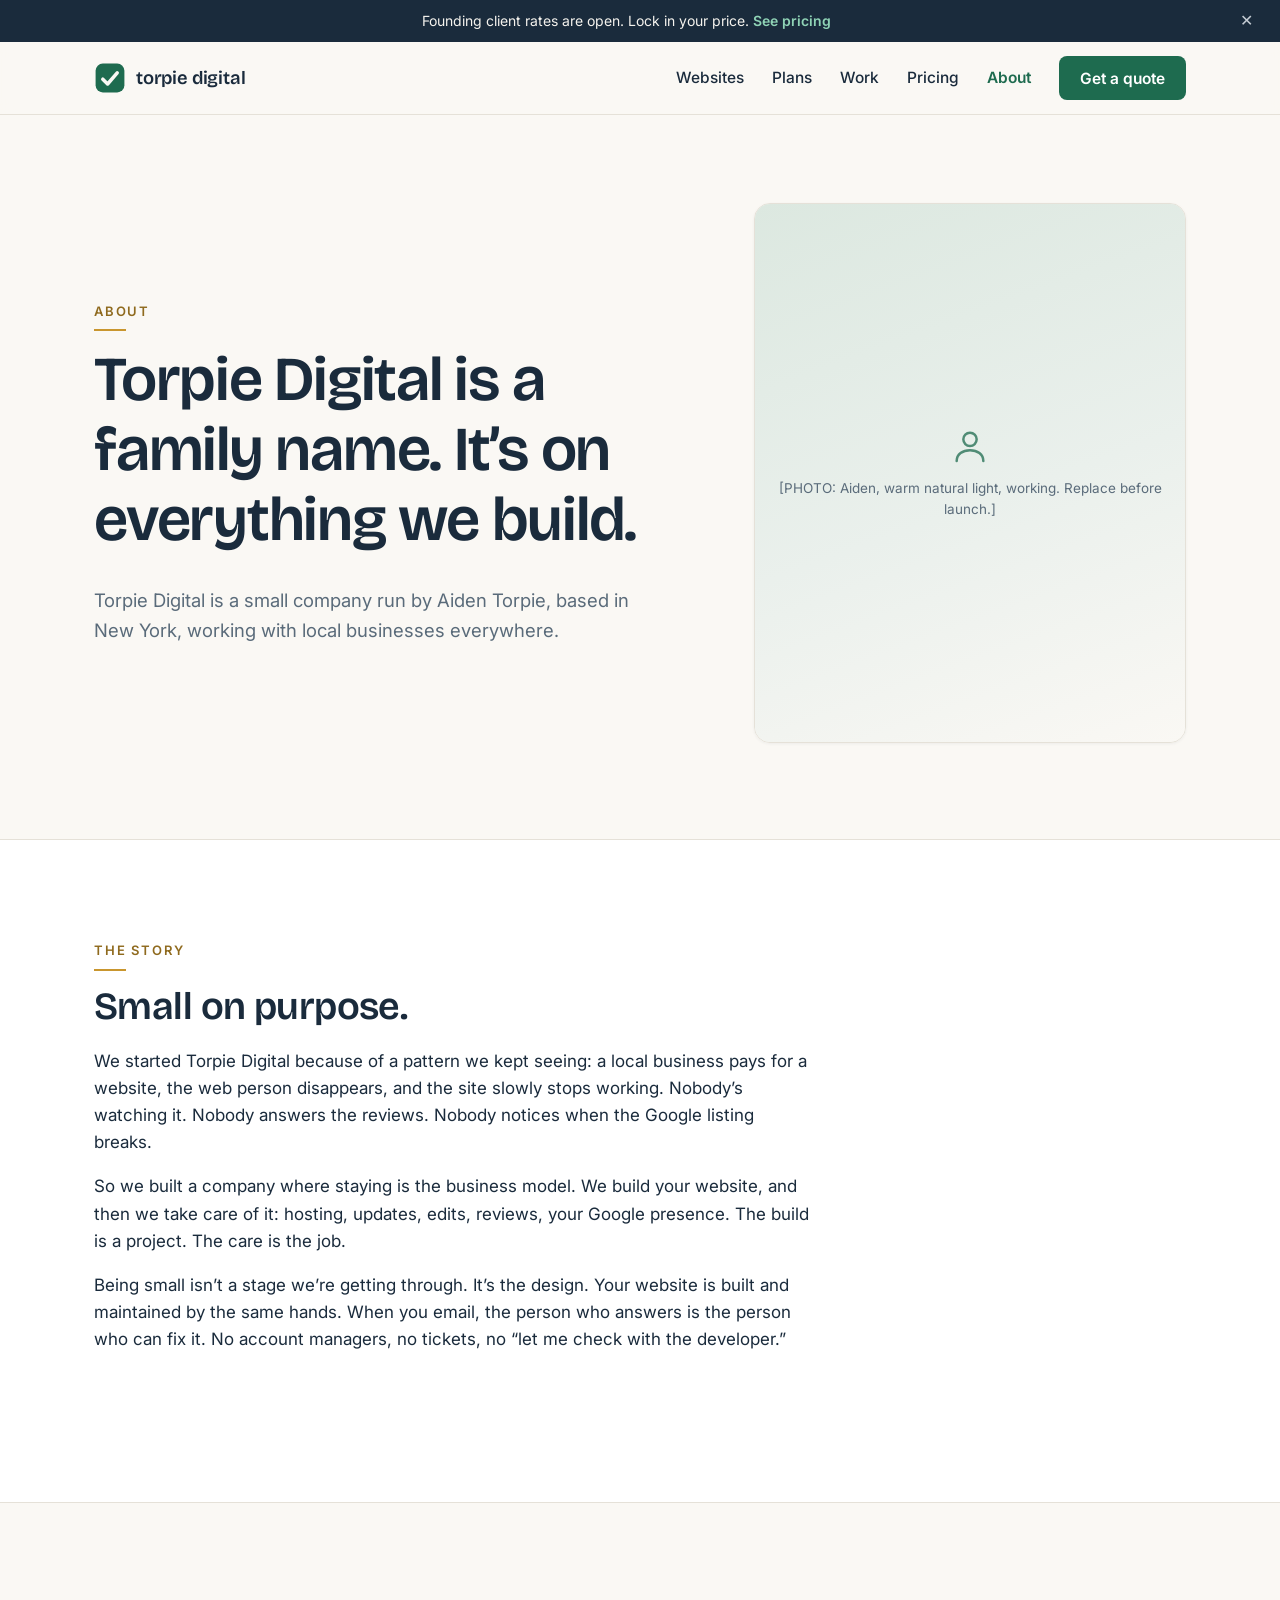
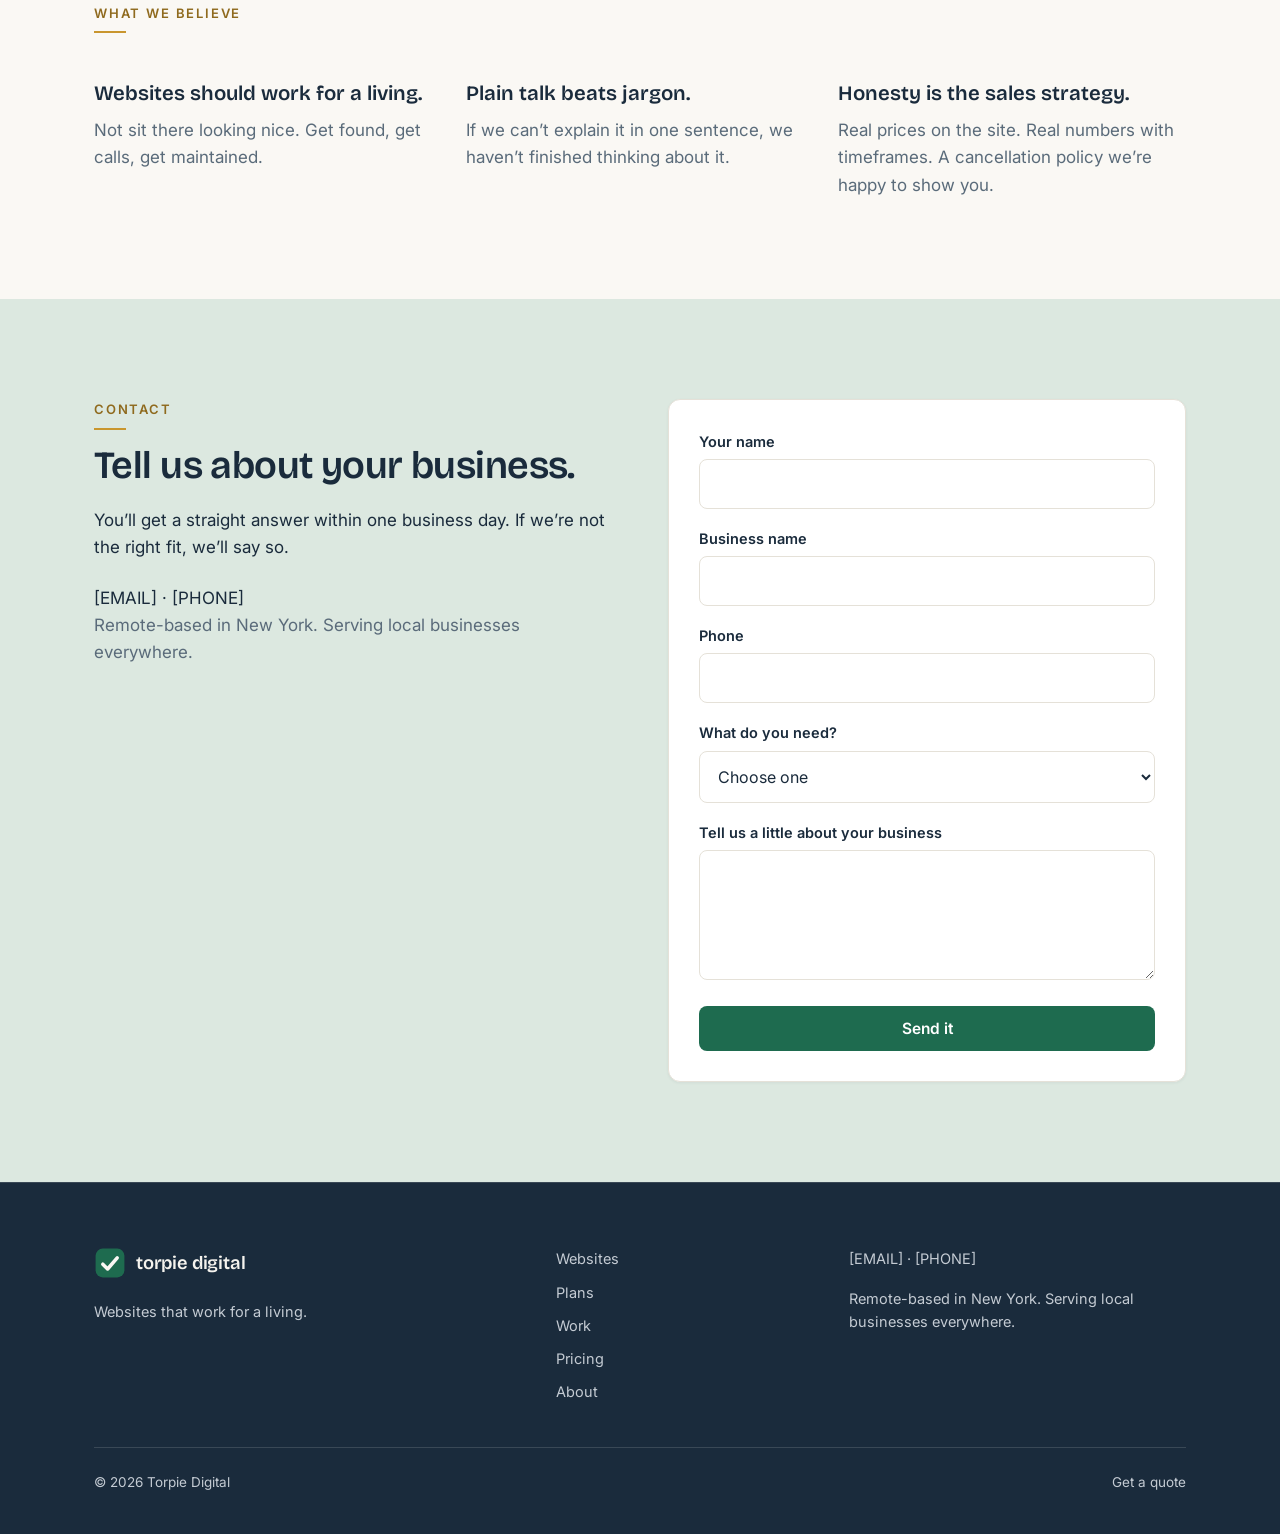
==== about/index.html @ ee6fd266 "Add files via upload" ====
<!DOCTYPE html>
<html lang="en">
<head>
<meta charset="utf-8">
<meta name="viewport" content="width=device-width, initial-scale=1">
<title>About Torpie Digital | Small on Purpose</title>
<meta name="description" content="Torpie Digital is a small company run by Aiden Torpie, based in New York, working with local businesses everywhere. Get a straight answer within one business day.">
<link rel="canonical" href="https://torpiedigital.com/about/">
<meta property="og:type" content="website">
<meta property="og:site_name" content="Torpie Digital">
<meta property="og:title" content="About Torpie Digital | Small on Purpose">
<meta property="og:description" content="Torpie Digital is a small company run by Aiden Torpie, based in New York, working with local businesses everywhere. Get a straight answer within one business day.">
<meta property="og:url" content="https://torpiedigital.com/about/">
<meta name="twitter:card" content="summary">
<meta name="theme-color" content="#1E6B4F">
<link rel="icon" type="image/svg+xml" href="/assets/img/favicon.svg">
<!-- GOOGLE SEARCH CONSOLE: paste the verification meta tag on the next line before launch -->
<!-- <meta name="google-site-verification" content="TOKEN"> -->
<link rel="preconnect" href="https://fonts.googleapis.com">
<link rel="preconnect" href="https://fonts.gstatic.com" crossorigin>
<link rel="stylesheet" href="https://fonts.googleapis.com/css2?family=Bricolage+Grotesque:wght@500;600&family=Inter:wght@400;500;600&display=swap">
<link rel="stylesheet" href="/assets/css/main.css">
<script type="application/ld+json">{"@context": "https://schema.org", "@type": "ProfessionalService", "name": "Torpie Digital", "url": "https://torpiedigital.com", "description": "Torpie Digital builds custom websites for local businesses and takes care of them after launch: hosting, updates, reviews, and Google presence.", "founder": {"@type": "Person", "name": "Aiden Torpie"}, "areaServed": "United States", "address": {"@type": "PostalAddress", "addressRegion": "NY", "addressCountry": "US"}}</script>

</head><body>
<a class="skip-link" href="#main">Skip to main content</a>
<div class="announcement" data-announcement hidden>
  <div class="container announcement__inner">
    <span>Founding client rates are open. Lock in your price. <a href="/pricing/">See pricing</a></span>
    <button class="announcement__close" type="button" data-announcement-close aria-label="Dismiss announcement">&#10005;</button>
  </div>
</div>
<header class="site-header">
  <div class="container site-header__inner">
    <a class="logo" href="/" aria-label="Torpie Digital home">
      <svg class="logo__mark" viewBox="0 0 40 40" aria-hidden="true" focusable="false"><rect x="2" y="2" width="36" height="36" rx="9" fill="#1E6B4F"/><path d="M11 21.5 L17 27.5 L29 13.5" fill="none" stroke="#FAF8F4" stroke-width="4.4" stroke-linecap="round" stroke-linejoin="round"/></svg>
      <span class="logo__wordmark">torpie digital</span>
    </a>
    <button class="nav-toggle" type="button" data-nav-toggle aria-expanded="false" aria-controls="site-nav" aria-label="Menu">
      <svg class="icon-open" viewBox="0 0 24 24" fill="none" stroke="currentColor" stroke-width="2" stroke-linecap="round" aria-hidden="true"><path d="M4 7h16M4 12h16M4 17h16"/></svg>
      <svg class="icon-close" viewBox="0 0 24 24" fill="none" stroke="currentColor" stroke-width="2" stroke-linecap="round" aria-hidden="true"><path d="M6 6l12 12M18 6L6 18"/></svg>
    </button>
    <nav class="site-nav" id="site-nav" data-nav aria-label="Main">
      <a href="/websites/">Websites</a><a href="/plans/">Plans</a><a href="/work/">Work</a><a href="/pricing/">Pricing</a><a href="/about/" aria-current="page">About</a>
      <a class="btn btn-primary" data-track-cta="nav" href="/about/#contact">Get a quote</a>
    </nav>
  </div>
</header>
<main id="main">
<section class="hero" aria-labelledby="hero-heading">
  <div class="container hero__grid">
    <div>
      <span class="eyebrow">About</span>
      <h1 id="hero-heading">Torpie Digital is a family name. It’s on everything we build.</h1>
      <p class="hero__lede">Torpie Digital is a small company run by Aiden
      Torpie, based in New York, working with local businesses everywhere.</p>
    </div>
    <div>
      <figure class="photo-card reveal">
          <div class="placeholder-shot">
            <svg viewBox="0 0 24 24" fill="none" stroke="#1E6B4F" stroke-width="1.5"
              stroke-linecap="round" stroke-linejoin="round" aria-hidden="true">
              <circle cx="12" cy="8" r="4"/><path d="M4 21c0-4 3.6-6.5 8-6.5s8 2.5 8 6.5"/>
            </svg>
            <span>[PHOTO: Aiden, warm natural light, working. Replace before launch.]</span>
          </div>
      </figure>
    </div>
  </div>
</section>

<section class="section section--white" aria-labelledby="story-heading">
  <div class="container">
    <div class="section-head reveal">
      <span class="eyebrow">The story</span>
      <h2 id="story-heading">Small on purpose.</h2>
      <p>We started Torpie Digital because of a pattern we kept seeing: a local
      business pays for a website, the web person disappears, and the site
      slowly stops working. Nobody’s watching it. Nobody answers the
      reviews. Nobody notices when the Google listing breaks.</p>
      <p>So we built a company where staying is the business model. We build
      your website, and then we take care of it: hosting, updates, edits,
      reviews, your Google presence. The build is a project. The care is the
      job.</p>
      <p>Being small isn’t a stage we’re getting through. It’s
      the design. Your website is built and maintained by the same hands. When
      you email, the person who answers is the person who can fix it. No
      account managers, no tickets, no “let me check with the
      developer.”</p>
    </div>
  </div>
</section>

<section class="section" aria-labelledby="believe-heading">
  <div class="container">
    <div class="section-head reveal">
      <span class="eyebrow">What we believe</span>
      <h2 id="believe-heading" class="visually-hidden">What we believe</h2>
    </div>
    <div class="grid grid-3">
      <div class="reveal">
        <h3>Websites should work for a living.</h3>
        <p class="text-muted">Not sit there looking nice. Get found, get calls,
        get maintained.</p>
      </div>
      <div class="reveal">
        <h3>Plain talk beats jargon.</h3>
        <p class="text-muted">If we can’t explain it in one sentence, we
        haven’t finished thinking about it.</p>
      </div>
      <div class="reveal">
        <h3>Honesty is the sales strategy.</h3>
        <p class="text-muted">Real prices on the site. Real numbers with
        timeframes. A cancellation policy we’re happy to show you.</p>
      </div>
    </div>
  </div>
</section>

<section class="section section--sage" id="contact" aria-labelledby="contact-heading">
  <div class="container">
    <div class="grid grid-2 contact-grid">
      <div class="reveal">
        <span class="eyebrow">Contact</span>
        <h2 id="contact-heading">Tell us about your business.</h2>
        <p>You’ll get a straight answer within one business day. If
        we’re not the right fit, we’ll say so.</p>
        <p class="mt-3">[EMAIL] &middot; [PHONE]<br>
        <span class="text-muted">Remote-based in New York. Serving local
        businesses everywhere.</span></p>
      </div>
      <form class="card form reveal" data-contact-form novalidate>
        <div class="form__notice" data-form-notice tabindex="-1" aria-live="polite"></div>
        <div class="field">
          <label for="f-name">Your name</label>
          <input id="f-name" name="name" type="text" autocomplete="name" required>
          <p class="field-error">Enter your name so we know who to reply to.</p>
        </div>
        <div class="field">
          <label for="f-business">Business name</label>
          <input id="f-business" name="business" type="text" autocomplete="organization" required>
          <p class="field-error">Enter your business name.</p>
        </div>
        <div class="field">
          <label for="f-phone">Phone</label>
          <input id="f-phone" name="phone" type="tel" autocomplete="tel" required>
          <p class="field-error">Enter a phone number where we can reach you.</p>
        </div>
        <div class="field">
          <label for="f-need">What do you need?</label>
          <select id="f-need" name="need" required>
            <option value="">Choose one</option>
            <option>A new website</option>
            <option>Care for an existing site</option>
            <option>Not sure yet</option>
          </select>
          <p class="field-error">Choose the option closest to what you need.</p>
        </div>
        <div class="field">
          <label for="f-about">Tell us a little about your business</label>
          <textarea id="f-about" name="about" required></textarea>
          <p class="field-error">Tell us a little about your business, even one
          sentence helps.</p>
        </div>
        <div class="hp-field" aria-hidden="true">
          <label for="f-company-website">Leave this field empty</label>
          <input id="f-company-website" name="company_website" type="text" tabindex="-1" autocomplete="off">
        </div>
        <button class="btn btn-primary" type="submit">Send it</button>
      </form>
    </div>
  </div>
</section>
</main>
<footer class="site-footer">
  <div class="container">
    <div class="footer-grid">
      <div>
        <a class="logo" href="/" aria-label="Torpie Digital home">
          <svg class="logo__mark" viewBox="0 0 40 40" aria-hidden="true" focusable="false"><rect x="2" y="2" width="36" height="36" rx="9" fill="#1E6B4F"/><path d="M11 21.5 L17 27.5 L29 13.5" fill="none" stroke="#FAF8F4" stroke-width="4.4" stroke-linecap="round" stroke-linejoin="round"/></svg>
          <span class="logo__wordmark">torpie digital</span>
        </a>
        <p class="footer-tagline">Websites that work for a living.</p>
      </div>
      <nav class="footer-nav" aria-label="Footer">
        <a href="/websites/">Websites</a>
        <a href="/plans/">Plans</a>
        <a href="/work/">Work</a>
        <a href="/pricing/">Pricing</a>
        <a href="/about/">About</a>
      </nav>
      <div class="flow">
        <p>[EMAIL] &middot; [PHONE]</p>
        <p>Remote-based in New York. Serving local businesses everywhere.</p>
      </div>
    </div>
    <div class="footer-bottom">
      <span>&copy; 2026 Torpie Digital</span>
      <a href="/about/#contact">Get a quote</a>
    </div>
  </div>
</footer>
<div class="sticky-cta" data-sticky-cta>
  <a class="btn btn-primary btn-block" data-track-cta="sticky-mobile" href="/about/#contact">Get a quote</a>
</div>
<script src="/assets/js/main.js" defer></script>
</body>
</html>
---- assets/css/main.css ----
/* ============================================================
   Torpie Digital · "The Workshop" design system
   Source of truth: torpie-brand-guide v1
   ============================================================ */

:root {
  /* Color tokens */
  --paper: #FAF8F4;
  --card: #FFFFFF;
  --ink: #1A2B3C;
  --green: #1E6B4F;
  --green-dark: #175540;
  --brass: #C9962E;
  --brass-dark: #8F6A1E;
  --sage: #DCE8E0;
  --clay: #B85C38;
  --muted: #5A6B7A;
  --line: #E5E1D8;
  --ink-text: #F5F3EE;
  --dark-muted: #C4CBD3;
  --dark-link: #8FD3B6;
  --error: #B3402E;

  /* Shadows */
  --shadow-card: 0 1px 3px rgba(26, 43, 60, 0.06);
  --shadow-float: 0 16px 40px rgba(26, 43, 60, 0.10);

  /* Radii */
  --r-sm: 8px;
  --r-md: 12px;
  --r-lg: 16px;

  /* Type */
  --font-display: "Bricolage Grotesque", system-ui, sans-serif;
  --font-body: "Inter", system-ui, sans-serif;

  /* Layout */
  --container: 1140px;
  --section-y: 100px;
  --section-y-mobile: 64px;

  /* Motion */
  --reveal-duration: 0.55s;
  --reveal-distance: 14px;
}

/* ---------- Reset / base ---------- */
*, *::before, *::after { box-sizing: border-box; }
html { scroll-behavior: smooth; }
@media (prefers-reduced-motion: reduce) {
  html { scroll-behavior: auto; }
}
body {
  margin: 0;
  background: var(--paper);
  color: var(--ink);
  font-family: var(--font-body);
  font-size: 17px;
  line-height: 1.6;
  -webkit-font-smoothing: antialiased;
  text-rendering: optimizeLegibility;
}
img, svg { display: block; max-width: 100%; }
h1, h2, h3, h4 { font-family: var(--font-display); margin: 0 0 0.5em; }
h1 { font-size: clamp(2.5rem, 5.8vw, 3.9rem); font-weight: 600; letter-spacing: -0.02em; line-height: 1.12; }
h2 { font-size: clamp(1.75rem, 3.6vw, 2.4rem); font-weight: 600; letter-spacing: -0.015em; line-height: 1.14; }
h3 { font-size: 1.28rem; font-weight: 600; line-height: 1.25; }
h4 { font-size: 1.06rem; font-weight: 600; }
p { margin: 0 0 1em; max-width: 65ch; }
p:last-child { margin-bottom: 0; }
a { color: var(--green); text-decoration: none; }
a:hover { text-decoration: underline; }
strong { font-weight: 600; }
ul, ol { margin: 0 0 1em; padding-left: 1.2em; }

:focus-visible {
  outline: 3px solid var(--green);
  outline-offset: 2px;
  border-radius: 2px;
}

.skip-link {
  position: absolute;
  left: -9999px;
  top: 0;
  z-index: 200;
  background: var(--ink);
  color: var(--ink-text);
  padding: 12px 20px;
  border-radius: 0 0 var(--r-sm) 0;
}
.skip-link:focus { left: 0; }

.visually-hidden {
  position: absolute !important;
  width: 1px; height: 1px;
  overflow: hidden;
  clip: rect(0 0 0 0);
  white-space: nowrap;
}

/* ---------- Layout primitives ---------- */
.container {
  max-width: var(--container);
  margin-inline: auto;
  padding-inline: 24px;
}
.section { padding-block: var(--section-y); }
.section--white {
  background: var(--card);
  border-top: 1px solid var(--line);
  border-bottom: 1px solid var(--line);
}
.section--sage { background: var(--sage); }
.section--dark { background: var(--ink); color: var(--ink-text); }
.section--dark p { color: var(--ink-text); }
.section--dark .lede, .section--dark .text-muted { color: var(--dark-muted); }
.section--dark a:not(.btn) { color: var(--dark-link); }
.section--quiet { padding-block: 56px; }

@media (max-width: 760px) {
  .section { padding-block: var(--section-y-mobile); }
}

.grid { display: grid; gap: 24px; }
.grid-2 { grid-template-columns: repeat(2, 1fr); }
.grid-3 { grid-template-columns: repeat(3, 1fr); }
.grid-4 { grid-template-columns: repeat(4, 1fr); }
@media (max-width: 980px) {
  .grid-3, .grid-4 { grid-template-columns: repeat(2, 1fr); }
}
@media (max-width: 640px) {
  .grid-2, .grid-3, .grid-4 { grid-template-columns: minmax(0, 1fr); }
}

/* ---------- Eyebrow ---------- */
.eyebrow {
  display: block;
  font-size: 13px;
  font-weight: 600;
  text-transform: uppercase;
  letter-spacing: 0.14em;
  color: var(--brass-dark);
  margin-bottom: 14px;
}
.eyebrow::after {
  content: "";
  display: block;
  width: 32px;
  height: 2px;
  background: var(--brass);
  margin-top: 8px;
}
.eyebrow--center { text-align: center; }
.eyebrow--center::after { margin-inline: auto; }
.section--dark .eyebrow { color: var(--brass); }

.section-head { max-width: 720px; margin-bottom: 48px; }
.section-head--center { margin-inline: auto; text-align: center; }
.section-head--center p { margin-inline: auto; }
.lede { font-size: 1.12rem; color: var(--muted); }

.text-muted { color: var(--muted); }
.small { font-size: 14px; }

/* ---------- Buttons ---------- */
.btn {
  display: inline-flex;
  align-items: center;
  justify-content: center;
  gap: 8px;
  font-family: var(--font-body);
  font-size: 15.5px;
  font-weight: 600;
  line-height: 1;
  border-radius: var(--r-sm);
  padding: 14px 28px;
  min-height: 44px;
  cursor: pointer;
  text-decoration: none;
  transition: background-color 0.18s ease, border-color 0.18s ease, color 0.18s ease;
  border: 1.5px solid transparent;
}
.btn:hover { text-decoration: none; }
.btn-primary { background: var(--green); color: #FFFFFF; }
.btn-primary:hover { background: var(--green-dark); }
/* Higher specificity guard: nav link rules must never recolor button text */
.site-nav a.btn-primary, .section--dark a.btn-primary { color: #FFFFFF; }
.btn-secondary { background: transparent; border-color: var(--ink); color: var(--ink); }
.btn-secondary:hover { border-color: var(--green); color: var(--green); }
.btn-on-dark { background: var(--paper); color: var(--ink); }
.btn-on-dark:hover { background: #FFFFFF; color: var(--ink); }
.section--dark a.btn-on-dark { color: var(--ink); }
.btn-block { width: 100%; }

.arrow-link { font-weight: 600; white-space: nowrap; }

/* ---------- Announcement bar ---------- */
.announcement {
  background: var(--ink);
  color: var(--ink-text);
  font-size: 14px;
  position: relative;
  z-index: 60;
}
.announcement__inner {
  display: flex;
  align-items: center;
  justify-content: center;
  gap: 10px;
  padding-block: 10px;
  padding-right: 52px;
  text-align: center;
}
.announcement a { color: var(--dark-link); font-weight: 600; }
.announcement__close {
  position: absolute;
  right: 12px;
  top: 50%;
  transform: translateY(-50%);
  background: none;
  border: 0;
  color: var(--dark-muted);
  font-size: 16px;
  line-height: 1;
  cursor: pointer;
  padding: 10px;
  min-width: 44px;
  min-height: 44px;
}
.announcement__close:hover { color: var(--ink-text); }
.announcement[hidden] { display: none; }

/* ---------- Header / nav ---------- */
.site-header {
  background: rgba(250, 248, 244, 0.92);
  backdrop-filter: blur(8px);
  border-bottom: 1px solid var(--line);
  position: sticky;
  top: 0;
  z-index: 50;
}
.site-header__inner {
  display: flex;
  align-items: center;
  justify-content: space-between;
  gap: 24px;
  min-height: 72px;
}
.logo {
  display: inline-flex;
  align-items: center;
  gap: 10px;
  color: var(--ink);
  text-decoration: none;
}
.logo:hover { text-decoration: none; }
.logo__mark { width: 32px; height: 32px; flex: none; }
.logo__wordmark {
  font-family: var(--font-display);
  font-weight: 600;
  font-size: 1.15rem;
  letter-spacing: -0.01em;
  text-transform: lowercase;
  white-space: nowrap;
}
.site-nav { display: flex; align-items: center; gap: 28px; }
.site-nav a:not(.btn) {
  color: var(--ink);
  font-size: 15.5px;
  font-weight: 500;
}
.site-nav a:not(.btn):hover { color: var(--green); text-decoration: none; }
.site-nav a[aria-current="page"]:not(.btn) {
  color: var(--green);
  font-weight: 600;
}
.site-nav .btn { padding: 11px 20px; }

.nav-toggle {
  display: none;
  background: none;
  border: 0;
  padding: 10px;
  min-width: 44px;
  min-height: 44px;
  cursor: pointer;
  color: var(--ink);
}
.nav-toggle svg { width: 24px; height: 24px; }
.nav-toggle .icon-close { display: none; }
.nav-toggle[aria-expanded="true"] .icon-open { display: none; }
.nav-toggle[aria-expanded="true"] .icon-close { display: block; }

@media (max-width: 860px) {
  .nav-toggle { display: block; }
  .site-nav {
    display: none;
    position: absolute;
    top: 100%;
    left: 0;
    right: 0;
    flex-direction: column;
    align-items: stretch;
    gap: 0;
    background: var(--paper);
    border-bottom: 1px solid var(--line);
    padding: 8px 24px 20px;
  }
  .site-nav.is-open { display: flex; }
  .site-nav a:not(.btn) { padding: 14px 4px; border-bottom: 1px solid var(--line); }
  .site-nav .btn { margin-top: 16px; }
}

/* ---------- Hero ---------- */
.hero { padding-block: 88px 96px; }
.hero__grid {
  display: grid;
  grid-template-columns: minmax(0, 7fr) minmax(0, 5fr);
  gap: 56px;
  align-items: center;
}
.hero__lede { font-size: 1.16rem; color: var(--muted); max-width: 46ch; }
.hero__actions { display: flex; flex-wrap: wrap; gap: 14px; margin-top: 28px; }
.hero__trust {
  margin-top: 26px;
  font-size: 14.5px;
  color: var(--muted);
}
.hero--simple { padding-block: 88px; }
.hero--simple .section-head { margin-bottom: 0; }
@media (max-width: 980px) {
  .hero__grid { grid-template-columns: minmax(0, 1fr); gap: 44px; }
  .hero { padding-block: 56px 72px; }
  .hero--simple { padding-block: 56px; }
}

/* ---------- Browser frame ---------- */
.browser-frame {
  background: var(--card);
  border: 1px solid var(--line);
  border-radius: var(--r-lg);
  box-shadow: var(--shadow-float);
  overflow: hidden;
}
.browser-frame__bar {
  display: flex;
  align-items: center;
  gap: 12px;
  background: #F1EEE7;
  padding: 10px 14px;
  border-bottom: 1px solid var(--line);
}
.browser-frame__dots { display: flex; gap: 6px; flex: none; }
.browser-frame__dots span {
  width: 10px; height: 10px;
  border-radius: 50%;
  background: #D8D2C4;
}
.browser-frame__url {
  flex: 1;
  min-width: 0;
  background: #FFFFFF;
  border: 1px solid var(--line);
  border-radius: 999px;
  font-size: 12.5px;
  color: var(--muted);
  padding: 4px 14px;
  white-space: nowrap;
  overflow: hidden;
  text-overflow: ellipsis;
}
.browser-frame__body { aspect-ratio: 16 / 10.5; position: relative; }
.browser-frame__body img { width: 100%; height: 100%; object-fit: cover; }

.placeholder-shot {
  position: absolute;
  inset: 0;
  display: flex;
  flex-direction: column;
  align-items: center;
  justify-content: center;
  gap: 12px;
  background:
    linear-gradient(160deg, var(--sage) 0%, #EAF0EC 55%, var(--paper) 100%);
  color: var(--muted);
  font-size: 13.5px;
  text-align: center;
  padding: 20px;
}
.placeholder-shot svg { width: 40px; height: 40px; opacity: 0.75; }

/* ---------- Cards ---------- */
.card {
  background: var(--card);
  border: 1px solid var(--line);
  border-radius: var(--r-md);
  box-shadow: var(--shadow-card);
  padding: 30px;
}
.card--featured {
  border-top: 3px solid var(--green);
  position: relative;
}
.card__flag {
  position: absolute;
  top: 0;
  left: 30px;
  transform: translateY(-50%);
  background: var(--brass);
  color: #3A2C0B;
  font-size: 13px;
  font-weight: 600;
  border-radius: 999px;
  padding: 4px 14px;
  white-space: nowrap;
}
.price-line {
  display: flex;
  align-items: baseline;
  justify-content: space-between;
  gap: 12px;
  flex-wrap: wrap;
  margin-bottom: 4px;
}
.price {
  font-family: var(--font-display);
  font-weight: 600;
  font-size: 1.5rem;
  color: var(--green);
  white-space: nowrap;
}
.price small { font-size: 0.95rem; color: var(--muted); font-weight: 500; font-family: var(--font-body); }
.card .lede { font-size: 1rem; }

/* ---------- Tags ---------- */
.tag {
  display: inline-block;
  background: var(--sage);
  color: var(--ink);
  font-size: 13px;
  font-weight: 600;
  border-radius: 999px;
  padding: 4px 14px;
}

/* ---------- Check list ---------- */
.check-list { list-style: none; margin: 0; padding: 0; display: grid; gap: 12px; }
.check-list li {
  display: flex;
  gap: 12px;
  align-items: flex-start;
  font-size: 14.5px;
  line-height: 1.5;
}
.check-list .chip {
  flex: none;
  width: 16px; height: 16px;
  margin-top: 3px;
  background: var(--sage);
  border-radius: 5px;
  display: inline-flex;
  align-items: center;
  justify-content: center;
}
.check-list .chip svg { width: 11px; height: 11px; stroke: var(--green); }
.check-list--inline {
  display: flex;
  flex-wrap: wrap;
  gap: 14px 28px;
}

/* ---------- Stats ---------- */
.stat { border-left: 2px solid var(--brass); padding-left: 20px; }
.stat__number {
  font-family: var(--font-display);
  font-weight: 600;
  font-size: clamp(1.9rem, 3.2vw, 2.5rem);
  line-height: 1.1;
  letter-spacing: -0.015em;
}
.stat__label { font-size: 14.5px; color: var(--muted); margin-top: 8px; }
.stat__source { font-size: 13px; color: var(--muted); margin-top: 6px; font-style: normal; }

/* ---------- Process (ghost numerals) ---------- */
.step-card { position: relative; overflow: hidden; }
.step-card__num {
  position: absolute;
  top: -18px;
  right: 6px;
  font-family: var(--font-display);
  font-weight: 600;
  font-size: 6rem;
  line-height: 1;
  color: rgba(26, 43, 60, 0.05);
  user-select: none;
  pointer-events: none;
}
.step-card h3 { position: relative; }
.step-card p { position: relative; font-size: 15px; color: var(--muted); }

/* ---------- FAQ ---------- */
.faq { max-width: 760px; margin-inline: auto; }
.faq details { border-bottom: 1px solid var(--line); }
.faq summary {
  display: flex;
  align-items: center;
  justify-content: space-between;
  gap: 20px;
  cursor: pointer;
  list-style: none;
  font-family: var(--font-display);
  font-weight: 600;
  font-size: 1.08rem;
  padding: 20px 4px;
  min-height: 44px;
}
.faq summary::-webkit-details-marker { display: none; }
.faq summary::after {
  content: "+";
  flex: none;
  color: var(--green);
  font-family: var(--font-body);
  font-weight: 500;
  font-size: 1.5rem;
  line-height: 1;
  transition: transform 0.2s ease;
}
.faq details[open] summary::after { transform: rotate(45deg); }
.faq .faq__answer { padding: 0 4px 22px; color: var(--muted); font-size: 15.5px; }

/* ---------- Forms ---------- */
.form { display: grid; gap: 18px; }
.form label {
  display: block;
  font-size: 14.5px;
  font-weight: 600;
  margin-bottom: 6px;
}
.form input, .form select, .form textarea {
  width: 100%;
  background: #FFFFFF;
  border: 1px solid var(--line);
  border-radius: var(--r-sm);
  padding: 14px;
  font-family: var(--font-body);
  font-size: 16px;
  color: var(--ink);
}
.form input:focus, .form select:focus, .form textarea:focus {
  outline: none;
  border-color: var(--green);
  box-shadow: 0 0 0 3px rgba(30, 107, 79, 0.16);
}
.form textarea { min-height: 130px; resize: vertical; }
.field-error {
  display: none;
  color: var(--error);
  font-size: 13.5px;
  margin-top: 6px;
}
.field.is-invalid input,
.field.is-invalid select,
.field.is-invalid textarea { border-color: var(--error); }
.field.is-invalid .field-error { display: block; }
.form__notice {
  display: none;
  border: 1px solid var(--line);
  border-left: 3px solid var(--green);
  background: var(--sage);
  border-radius: var(--r-sm);
  padding: 16px 18px;
  font-size: 15px;
}
.form__notice.is-visible { display: block; }
.form__notice--error { border-left-color: var(--error); background: #FBF0EE; }
.hp-field { position: absolute; left: -9999px; opacity: 0; height: 0; overflow: hidden; }

/* ---------- Timeline strip ---------- */
.timeline {
  display: grid;
  grid-template-columns: repeat(5, 1fr);
  gap: 0;
  counter-reset: none;
}
.timeline__item {
  padding: 20px 18px 20px 0;
  border-top: 2px solid var(--line);
  position: relative;
  font-size: 14.5px;
}
.timeline__item::before {
  content: "";
  position: absolute;
  top: -6px;
  left: 0;
  width: 10px; height: 10px;
  border-radius: 50%;
  background: var(--green);
}
.timeline__week {
  display: block;
  font-family: var(--font-display);
  font-weight: 600;
  font-size: 0.95rem;
  margin-bottom: 6px;
}
.timeline__item p { font-size: 14.5px; color: var(--muted); }
@media (max-width: 860px) {
  .timeline { grid-template-columns: minmax(0, 1fr); }
  .timeline__item {
    border-top: 0;
    border-left: 2px solid var(--line);
    padding: 0 0 22px 20px;
  }
  .timeline__item::before { top: 2px; left: -6px; }
}

/* ---------- Case studies ---------- */
.case {
  display: grid;
  grid-template-columns: minmax(0, 6fr) minmax(0, 6fr);
  gap: 56px;
  align-items: center;
}
.case + .case { margin-top: 88px; }
.case--flip .case__media { order: -1; }
.case__tag { margin-bottom: 18px; display: flex; flex-wrap: wrap; gap: 10px; align-items: center; }
.case__source { font-size: 13px; color: var(--muted); }
.case__results { margin-top: 22px; }
@media (max-width: 980px) {
  .case { grid-template-columns: minmax(0, 1fr); gap: 36px; }
  .case--flip .case__media { order: 0; }
  .case + .case { margin-top: 72px; }
}

/* ---------- Pricing toggle ---------- */
.toggle {
  display: inline-flex;
  background: var(--card);
  border: 1px solid var(--line);
  border-radius: 999px;
  padding: 4px;
  gap: 4px;
}
.toggle button {
  border: 0;
  background: none;
  font-family: var(--font-body);
  font-size: 14.5px;
  font-weight: 600;
  color: var(--muted);
  border-radius: 999px;
  padding: 10px 20px;
  min-height: 44px;
  cursor: pointer;
}
.toggle button[aria-pressed="true"] {
  background: var(--green);
  color: #FFFFFF;
}
[data-billing] .annual-price { display: none; }
[data-billing="annual"] .annual-price { display: inline; }
[data-billing="annual"] .monthly-price { display: none; }

/* ---------- Clay founding-rates block (max one per page) ---------- */
.founding-block {
  border: 1px solid var(--line);
  border-left: 4px solid var(--clay);
  background: var(--card);
  border-radius: var(--r-md);
  padding: 34px;
  box-shadow: var(--shadow-card);
}

/* ---------- Footer ---------- */
.site-footer {
  border-top: 1px solid rgba(245, 243, 238, 0.14);
  background: var(--ink);
  color: var(--dark-muted);
  padding-block: 64px 40px;
  font-size: 14.5px;
}
.site-footer a { color: var(--dark-muted); }
.site-footer a:hover { color: var(--ink-text); }
.site-footer .logo { color: var(--ink-text); }
.footer-grid {
  display: grid;
  grid-template-columns: minmax(0, 5fr) minmax(0, 3fr) minmax(0, 4fr);
  gap: 40px;
  margin-bottom: 44px;
}
.footer-nav { display: grid; gap: 10px; }
.footer-tagline { color: var(--dark-muted); margin-top: 14px; }
.footer-bottom {
  border-top: 1px solid rgba(245, 243, 238, 0.14);
  padding-top: 24px;
  display: flex;
  justify-content: space-between;
  flex-wrap: wrap;
  gap: 12px;
  font-size: 13.5px;
}
@media (max-width: 860px) {
  .footer-grid { grid-template-columns: minmax(0, 1fr); gap: 32px; }
}

/* ---------- Sticky mobile CTA ---------- */
.sticky-cta {
  display: none;
  position: fixed;
  left: 0; right: 0; bottom: 0;
  z-index: 70;
  padding: 12px 16px calc(12px + env(safe-area-inset-bottom));
  background: rgba(250, 248, 244, 0.85);
  backdrop-filter: blur(10px);
  border-top: 1px solid var(--line);
  transform: translateY(110%);
  transition: transform 0.3s ease;
}
.sticky-cta.is-visible { transform: translateY(0); }
@media (max-width: 760px) {
  .sticky-cta { display: block; }
  body.has-sticky-cta { padding-bottom: 76px; }
}
@media (prefers-reduced-motion: reduce) {
  .sticky-cta { transition: none; }
}

/* ---------- Scroll reveal (single sanctioned effect) ---------- */
@media (prefers-reduced-motion: no-preference) {
  .reveal {
    opacity: 0;
    transform: translateY(var(--reveal-distance));
    transition: opacity var(--reveal-duration) ease, transform var(--reveal-duration) ease;
  }
  .reveal.is-visible { opacity: 1; transform: none; }
}

/* ---------- Utilities ---------- */
.mt-0 { margin-top: 0; }
.mt-2 { margin-top: 16px; }
.mt-3 { margin-top: 24px; }
.mt-4 { margin-top: 32px; }
.mt-6 { margin-top: 48px; }
.center { text-align: center; }
.center p { margin-inline: auto; }
.flow > * + * { margin-top: 16px; }
.divider-band {
  border-top: 1px solid var(--line);
  border-bottom: 1px solid var(--line);
  background: var(--card);
  padding-block: 40px;
}

/* ---------- Added during refinement pass ---------- */
.h-md { font-size: 1.6rem; }
.h-sm { font-size: 1.5rem; }
.stack-40 > * + * { margin-top: 40px; }
.card-cols {
  display: grid;
  grid-template-columns: minmax(0, 5fr) minmax(0, 7fr);
  gap: 20px 48px;
}
.card-cols__aside { align-self: start; }
@media (max-width: 860px) {
  .card-cols { grid-template-columns: minmax(0, 1fr); }
}
.photo-card {
  border-radius: var(--r-lg);
  border: 1px solid var(--line);
  box-shadow: var(--shadow-card);
  overflow: hidden;
  aspect-ratio: 4 / 5;
  position: relative;
  margin: 0;
}
.contact-grid { align-items: start; gap: 56px; }

.mb-0 { margin-bottom: 0; }
.card + .card, .stack-40 .card + .card { }

.card-cols h4 { margin-top: 0; }
.plan-gap { margin-top: 44px; }
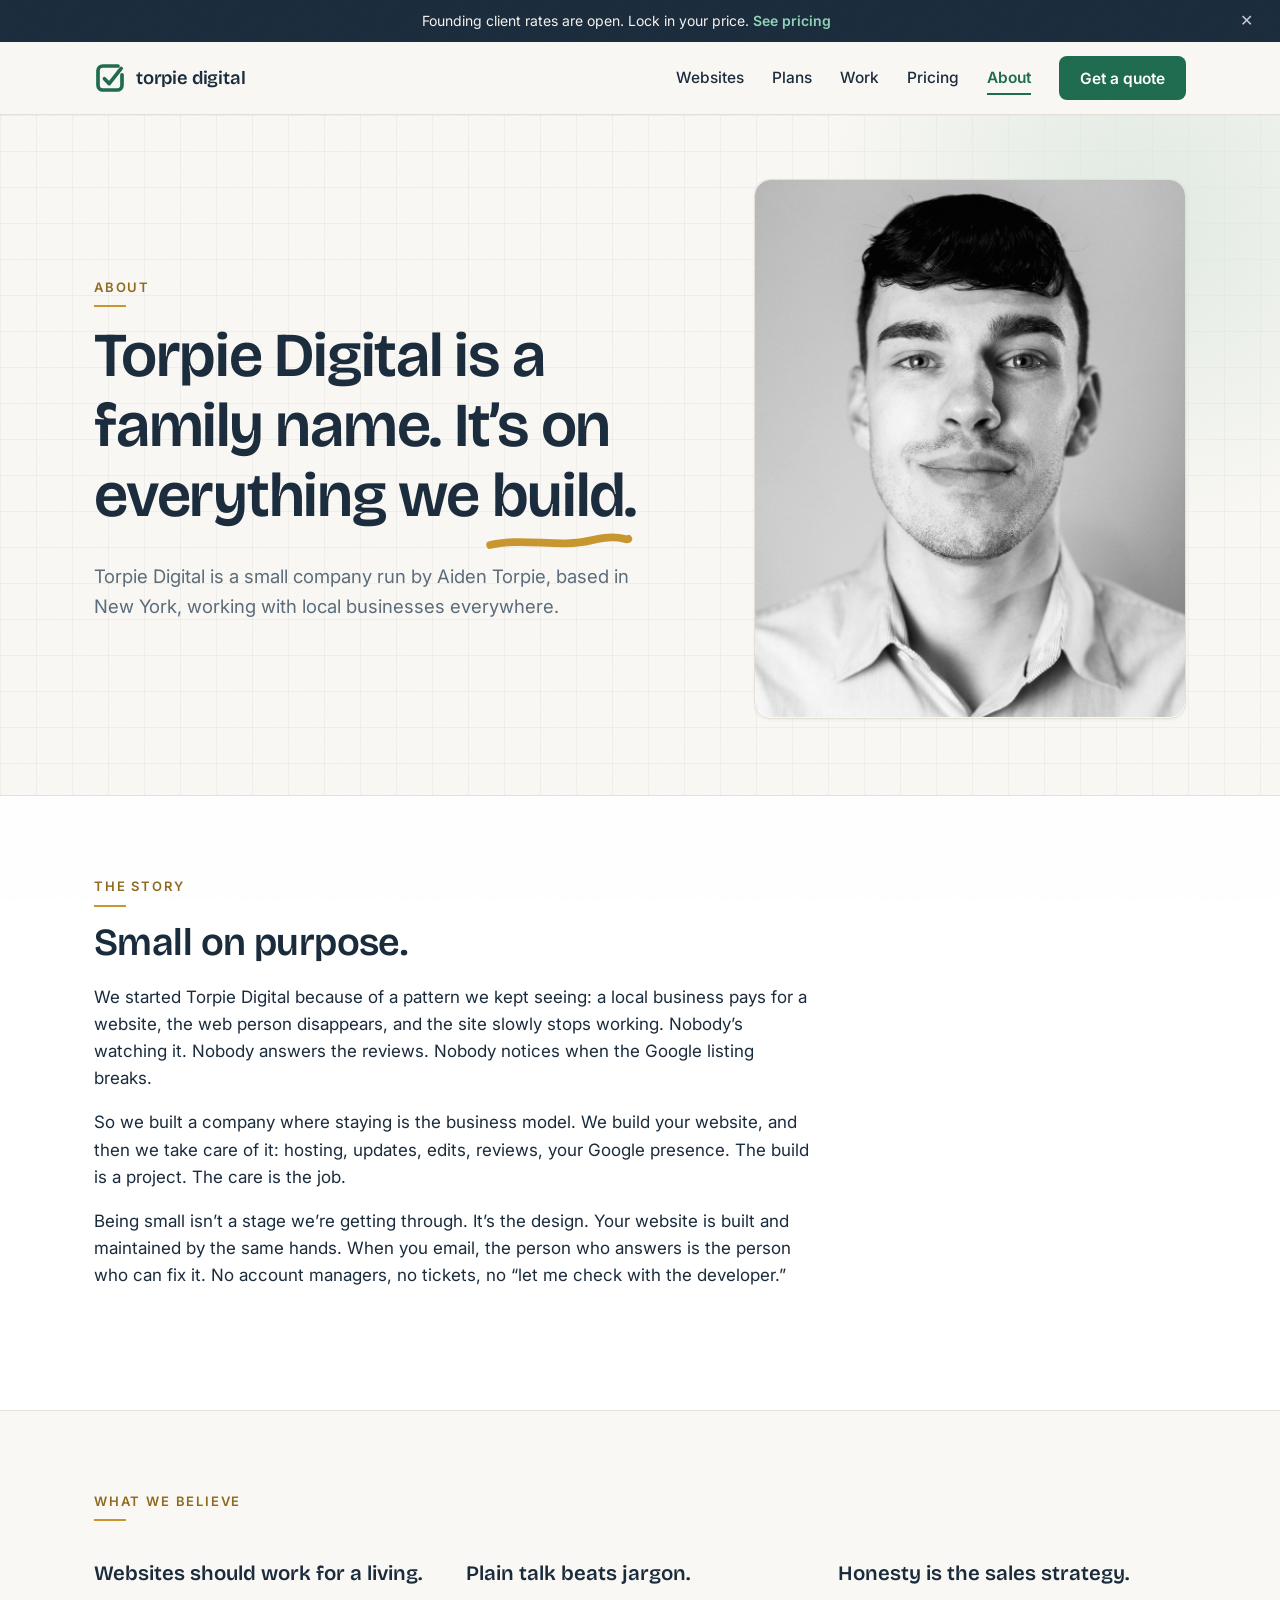
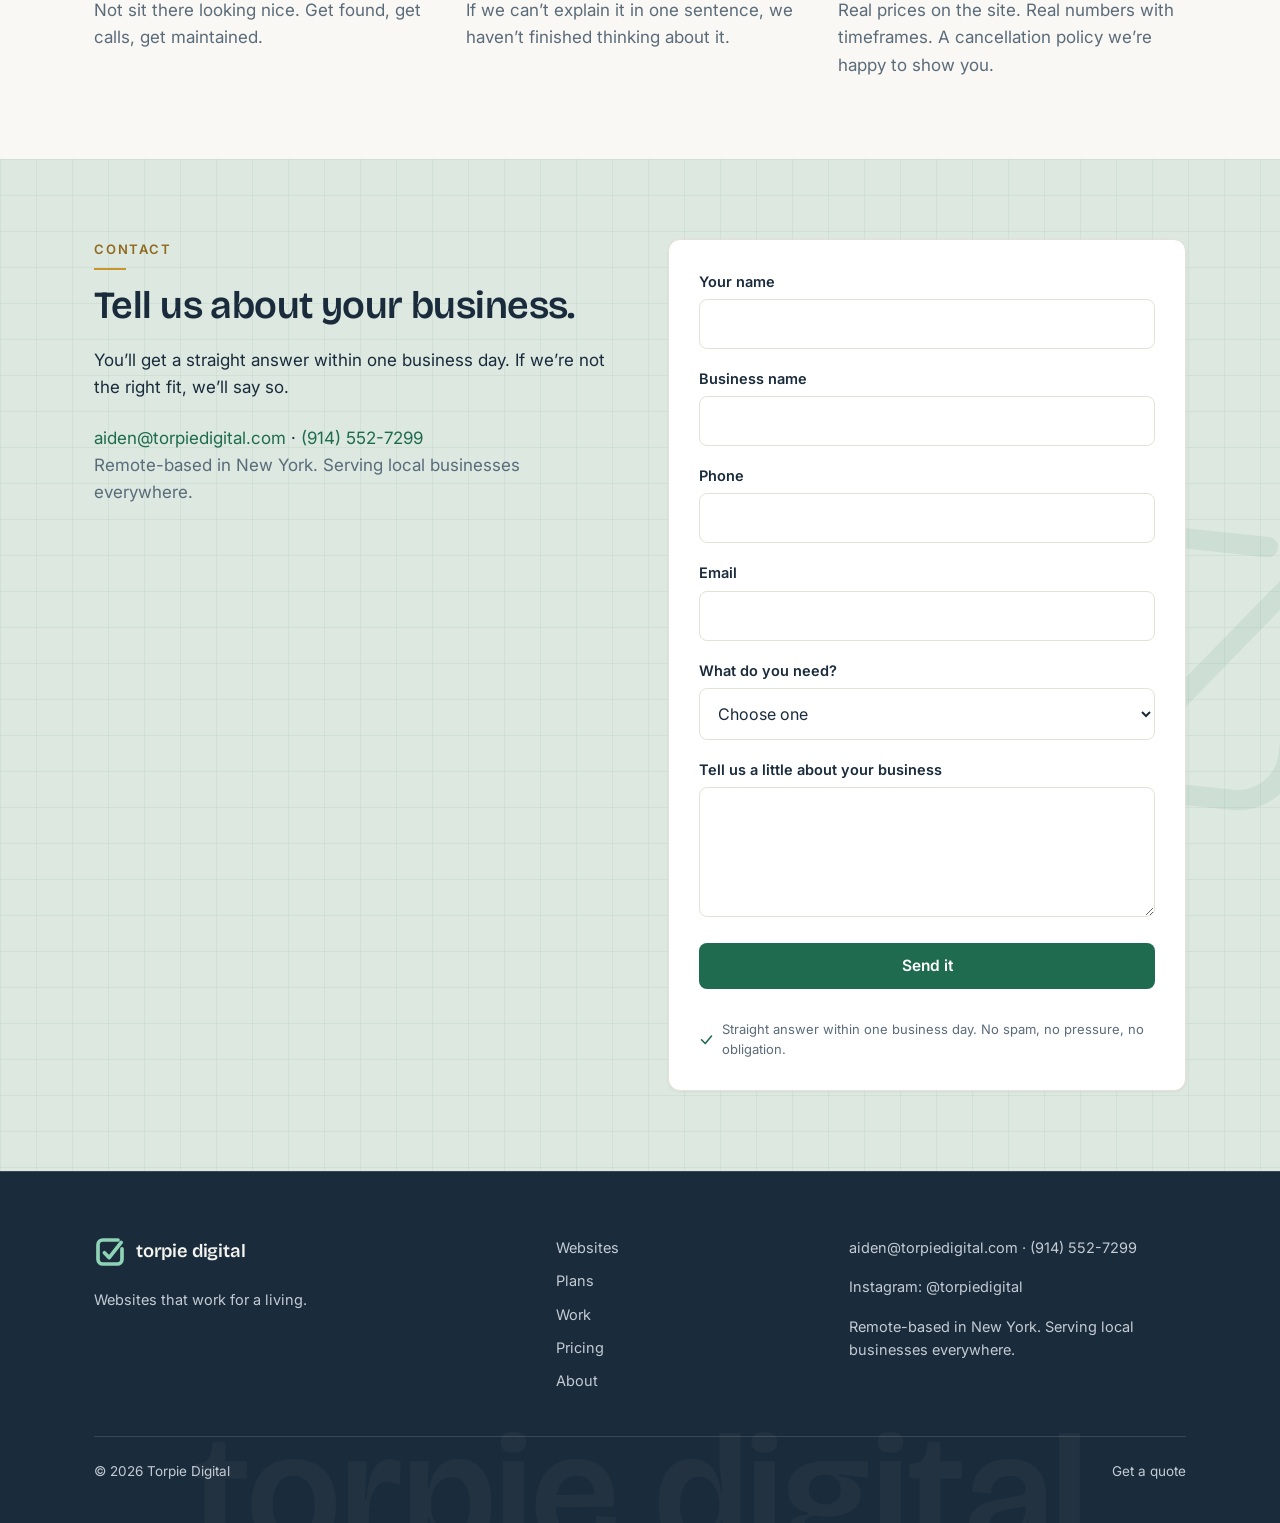
==== commit be607a5a: "Add files via upload" ====
--- a/about/index.html
+++ b/about/index.html
@@ -20,7 +20,7 @@
 <link rel="preconnect" href="https://fonts.gstatic.com" crossorigin>
 <link rel="stylesheet" href="https://fonts.googleapis.com/css2?family=Bricolage+Grotesque:wght@500;600&family=Inter:wght@400;500;600&display=swap">
 <link rel="stylesheet" href="/assets/css/main.css">
-<script type="application/ld+json">{"@context": "https://schema.org", "@type": "ProfessionalService", "name": "Torpie Digital", "url": "https://torpiedigital.com", "description": "Torpie Digital builds custom websites for local businesses and takes care of them after launch: hosting, updates, reviews, and Google presence.", "founder": {"@type": "Person", "name": "Aiden Torpie"}, "areaServed": "United States", "address": {"@type": "PostalAddress", "addressRegion": "NY", "addressCountry": "US"}}</script>
+<script type="application/ld+json">{"@context": "https://schema.org", "@type": "ProfessionalService", "name": "Torpie Digital", "url": "https://torpiedigital.com", "description": "Torpie Digital builds custom websites for local businesses and takes care of them after launch: hosting, updates, reviews, and Google presence.", "founder": {"@type": "Person", "name": "Aiden Torpie"}, "telephone": "+1-914-552-7299", "email": "aiden@torpiedigital.com", "sameAs": ["https://www.instagram.com/torpiedigital"], "areaServed": "United States", "address": {"@type": "PostalAddress", "addressRegion": "NY", "addressCountry": "US"}}</script>
 
 </head><body>
 <a class="skip-link" href="#main">Skip to main content</a>
@@ -33,7 +33,7 @@
 <header class="site-header">
   <div class="container site-header__inner">
     <a class="logo" href="/" aria-label="Torpie Digital home">
-      <svg class="logo__mark" viewBox="0 0 40 40" aria-hidden="true" focusable="false"><rect x="2" y="2" width="36" height="36" rx="9" fill="#1E6B4F"/><path d="M11 21.5 L17 27.5 L29 13.5" fill="none" stroke="#FAF8F4" stroke-width="4.4" stroke-linecap="round" stroke-linejoin="round"/></svg>
+      <svg class="logo__mark" viewBox="0 0 40 40" aria-hidden="true" focusable="false"><path class="mark-frame" d="M30 5 H11 a6 6 0 0 0 -6 6 v18 a6 6 0 0 0 6 6 h18 a6 6 0 0 0 6 -6 V16" fill="none" stroke="#1E6B4F" stroke-width="4.6" stroke-linecap="round"/><path class="mark-check" d="M13 21 L19 27 L34 8" fill="none" stroke="#1E6B4F" stroke-width="4.6" stroke-linecap="round" stroke-linejoin="round"/></svg>
       <span class="logo__wordmark">torpie digital</span>
     </a>
     <button class="nav-toggle" type="button" data-nav-toggle aria-expanded="false" aria-controls="site-nav" aria-label="Menu">
@@ -57,14 +57,8 @@
     </div>
     <div>
       <figure class="photo-card reveal">
-          <div class="placeholder-shot">
-            <svg viewBox="0 0 24 24" fill="none" stroke="#1E6B4F" stroke-width="1.5"
-              stroke-linecap="round" stroke-linejoin="round" aria-hidden="true">
-              <circle cx="12" cy="8" r="4"/><path d="M4 21c0-4 3.6-6.5 8-6.5s8 2.5 8 6.5"/>
-            </svg>
-            <span>[PHOTO: Aiden, warm natural light, working. Replace before launch.]</span>
-          </div>
-      </figure>
+          <img src="/assets/img/aiden-torpie.jpg" alt="Aiden Torpie, founder of Torpie Digital" loading="lazy" width="900" height="1125">
+        </figure>
     </div>
   </div>
 </section>
@@ -125,7 +119,7 @@
         <h2 id="contact-heading">Tell us about your business.</h2>
         <p>You’ll get a straight answer within one business day. If
         we’re not the right fit, we’ll say so.</p>
-        <p class="mt-3">[EMAIL] &middot; [PHONE]<br>
+        <p class="mt-3"><a href="mailto:aiden@torpiedigital.com">aiden@torpiedigital.com</a> &middot; <a href="tel:+19145527299">(914) 552-7299</a><br>
         <span class="text-muted">Remote-based in New York. Serving local
         businesses everywhere.</span></p>
       </div>
@@ -144,6 +138,10 @@
         <div class="field">
           <label for="f-phone">Phone</label>
           <input id="f-phone" name="phone" type="tel" autocomplete="tel" required>
+        </div>
+        <div class="field">
+          <label for="f-email">Email</label>
+          <input id="f-email" name="email" type="email" autocomplete="email" required>
           <p class="field-error">Enter a phone number where we can reach you.</p>
         </div>
         <div class="field">
@@ -167,17 +165,19 @@
           <input id="f-company-website" name="company_website" type="text" tabindex="-1" autocomplete="off">
         </div>
         <button class="btn btn-primary" type="submit">Send it</button>
+        <p class="form-microcopy"><svg viewBox="0 0 24 24" fill="none" stroke-width="2.5" stroke-linecap="round" stroke-linejoin="round" aria-hidden="true"><path d="M4 12.5 L10 18.5 L20 6.5"/></svg>Straight answer within one business day. No spam, no pressure, no obligation.</p>
       </form>
     </div>
   </div>
 </section>
 </main>
 <footer class="site-footer">
+  <div class="footer-ghost" aria-hidden="true">torpie digital</div>
   <div class="container">
     <div class="footer-grid">
       <div>
         <a class="logo" href="/" aria-label="Torpie Digital home">
-          <svg class="logo__mark" viewBox="0 0 40 40" aria-hidden="true" focusable="false"><rect x="2" y="2" width="36" height="36" rx="9" fill="#1E6B4F"/><path d="M11 21.5 L17 27.5 L29 13.5" fill="none" stroke="#FAF8F4" stroke-width="4.4" stroke-linecap="round" stroke-linejoin="round"/></svg>
+          <svg class="logo__mark" viewBox="0 0 40 40" aria-hidden="true" focusable="false"><path class="mark-frame" d="M30 5 H11 a6 6 0 0 0 -6 6 v18 a6 6 0 0 0 6 6 h18 a6 6 0 0 0 6 -6 V16" fill="none" stroke="#8FD3B6" stroke-width="4.6" stroke-linecap="round"/><path class="mark-check" d="M13 21 L19 27 L34 8" fill="none" stroke="#8FD3B6" stroke-width="4.6" stroke-linecap="round" stroke-linejoin="round"/></svg>
           <span class="logo__wordmark">torpie digital</span>
         </a>
         <p class="footer-tagline">Websites that work for a living.</p>
@@ -190,7 +190,8 @@
         <a href="/about/">About</a>
       </nav>
       <div class="flow">
-        <p>[EMAIL] &middot; [PHONE]</p>
+        <p><a href="mailto:aiden@torpiedigital.com">aiden@torpiedigital.com</a> &middot; <a href="tel:+19145527299">(914) 552-7299</a></p>
+        <p><a href="https://www.instagram.com/torpiedigital" target="_blank" rel="noopener">Instagram: @torpiedigital</a></p>
         <p>Remote-based in New York. Serving local businesses everywhere.</p>
       </div>
     </div>
--- a/assets/css/main.css
+++ b/assets/css/main.css
@@ -36,8 +36,8 @@
 
   /* Layout */
   --container: 1140px;
-  --section-y: 100px;
-  --section-y-mobile: 64px;
+  --section-y: 80px;
+  --section-y-mobile: 56px;
 
   /* Motion */
   --reveal-duration: 0.55s;
@@ -155,7 +155,7 @@
 .eyebrow--center::after { margin-inline: auto; }
 .section--dark .eyebrow { color: var(--brass); }
 
-.section-head { max-width: 720px; margin-bottom: 48px; }
+.section-head { max-width: 720px; margin-bottom: 40px; }
 .section-head--center { margin-inline: auto; text-align: center; }
 .section-head--center p { margin-inline: auto; }
 .lede { font-size: 1.12rem; color: var(--muted); }
@@ -313,7 +313,7 @@
 }
 
 /* ---------- Hero ---------- */
-.hero { padding-block: 88px 96px; }
+.hero { padding-block: 64px 76px; }
 .hero__grid {
   display: grid;
   grid-template-columns: minmax(0, 7fr) minmax(0, 5fr);
@@ -331,7 +331,7 @@
 .hero--simple .section-head { margin-bottom: 0; }
 @media (max-width: 980px) {
   .hero__grid { grid-template-columns: minmax(0, 1fr); gap: 44px; }
-  .hero { padding-block: 56px 72px; }
+  .hero { padding-block: 44px 56px; }
   .hero--simple { padding-block: 56px; }
 }
 
@@ -782,3 +782,471 @@
 
 .card-cols h4 { margin-top: 0; }
 .plan-gap { margin-top: 44px; }
+
+/* ============================================================
+   BOLD PASS — motion & depth layer
+   Every animation is gated behind prefers-reduced-motion.
+   ============================================================ */
+
+/* ---------- Paper grain overlay ---------- */
+body::after {
+  content: "";
+  position: fixed;
+  inset: 0;
+  z-index: 9998;
+  pointer-events: none;
+  opacity: 0.05;
+  background-image: url("data:image/svg+xml,%3Csvg xmlns='http://www.w3.org/2000/svg' width='160' height='160'%3E%3Cfilter id='n'%3E%3CfeTurbulence type='fractalNoise' baseFrequency='0.9' numOctaves='2'/%3E%3C/filter%3E%3Crect width='160' height='160' filter='url(%23n)' opacity='0.55'/%3E%3C/svg%3E");
+}
+
+/* ---------- Brass scroll progress bar ---------- */
+.scroll-progress {
+  position: fixed;
+  top: 0; left: 0;
+  width: 100%;
+  height: 3px;
+  z-index: 9999;
+  background: var(--brass);
+  transform-origin: 0 50%;
+  transform: scaleX(var(--scroll-progress, 0));
+  pointer-events: none;
+}
+@media (prefers-reduced-motion: reduce) {
+  .scroll-progress { display: none; }
+}
+
+/* ---------- Hero signature moment ---------- */
+.hero { position: relative; overflow: hidden; }
+.hero::before {
+  content: "";
+  position: absolute;
+  top: -220px; right: -180px;
+  width: 640px; height: 640px;
+  border-radius: 50%;
+  background: radial-gradient(closest-side, rgba(220, 232, 224, 0.85), rgba(220, 232, 224, 0));
+  pointer-events: none;
+}
+.hero .container { position: relative; }
+
+@media (prefers-reduced-motion: no-preference) {
+  .hero-word {
+    display: inline-block;
+    opacity: 0;
+    transform: translateY(0.55em);
+    animation: word-rise 0.65s cubic-bezier(0.22, 1, 0.36, 1) forwards;
+    animation-delay: calc(0.08s * var(--i, 0));
+  }
+  @keyframes word-rise {
+    to { opacity: 1; transform: none; }
+  }
+  .hero__lede, .hero__actions, .hero__trust {
+    opacity: 0;
+    animation: fade-rise 0.7s ease forwards;
+  }
+  .hero__lede { animation-delay: 0.55s; }
+  .hero__actions { animation-delay: 0.7s; }
+  .hero__trust { animation-delay: 0.85s; }
+  @keyframes fade-rise {
+    from { opacity: 0; transform: translateY(14px); }
+    to { opacity: 1; transform: none; }
+  }
+}
+
+/* Self-drawing brass underline on the last hero word */
+.hero-accent { position: relative; display: inline-block; }
+.hero-accent .hero-word { position: relative; z-index: 1; }
+.hero-accent svg {
+  position: absolute;
+  left: -3%; bottom: -0.3em;
+  width: 106%; height: 0.3em;
+  overflow: visible;
+  pointer-events: none;
+  z-index: 0;
+}
+.hero-accent svg path {
+  fill: none;
+  stroke: var(--brass);
+  stroke-width: 5;
+  stroke-linecap: round;
+}
+@media (prefers-reduced-motion: no-preference) {
+  .hero-accent svg path {
+    stroke-dasharray: 120;
+    stroke-dashoffset: 120;
+    animation: draw-line 0.7s ease-out forwards;
+    animation-delay: 1s;
+  }
+  @keyframes draw-line { to { stroke-dashoffset: 0; } }
+}
+
+/* Floating, cursor-tilting hero mockup */
+.hero__media { perspective: 1100px; }
+@media (prefers-reduced-motion: no-preference) {
+  .hero__media .browser-frame {
+    opacity: 0;
+    animation: frame-in 0.9s cubic-bezier(0.22, 1, 0.36, 1) 0.45s forwards;
+    will-change: transform;
+  }
+  @keyframes frame-in {
+    from { opacity: 0; transform: translateY(28px) scale(0.97); }
+    to { opacity: 1; transform: none; }
+  }
+  .hero__media.is-settled .browser-frame {
+    animation: frame-float 7s ease-in-out infinite;
+  }
+  @keyframes frame-float {
+    0%, 100% { transform: translateY(0); }
+    50% { transform: translateY(-9px); }
+  }
+  .hero__media.is-tilting .browser-frame {
+    animation: none;
+    transform: rotateX(var(--tilt-x, 0deg)) rotateY(var(--tilt-y, 0deg)) translateY(-4px);
+    transition: transform 0.18s ease-out;
+  }
+}
+
+/* ---------- Staggered reveals ---------- */
+@media (prefers-reduced-motion: no-preference) {
+  .reveal { transition-delay: var(--stagger, 0s); }
+}
+
+/* ---------- Hover depth ---------- */
+@media (prefers-reduced-motion: no-preference) {
+  .card {
+    transition: transform 0.3s cubic-bezier(0.22, 1, 0.36, 1),
+                box-shadow 0.3s ease, border-color 0.3s ease,
+                opacity var(--reveal-duration) ease;
+  }
+  .card:hover {
+    transform: translateY(-6px);
+    box-shadow: 0 18px 40px -18px rgba(26, 43, 60, 0.28);
+    border-color: var(--green);
+  }
+  .card.reveal { transition: transform 0.3s cubic-bezier(0.22, 1, 0.36, 1),
+                box-shadow 0.3s ease, border-color 0.3s ease,
+                opacity var(--reveal-duration) ease; }
+  .card.reveal:not(.is-visible) { opacity: 0; transform: translateY(var(--reveal-distance)); }
+  .step-card .step-card__num { transition: color 0.35s ease; }
+  .step-card:hover .step-card__num { color: var(--brass); }
+}
+
+/* Primary button shine sweep + arrow nudge */
+.btn { position: relative; overflow: hidden; }
+@media (prefers-reduced-motion: no-preference) {
+  .btn-primary::after {
+    content: "";
+    position: absolute;
+    top: 0; left: -80%;
+    width: 55%; height: 100%;
+    background: linear-gradient(105deg, transparent, rgba(245, 243, 238, 0.35), transparent);
+    transform: skewX(-18deg);
+    transition: left 0.55s ease;
+    pointer-events: none;
+  }
+  .btn-primary:hover::after { left: 130%; }
+  .arrow-link { transition: color 0.2s ease; }
+  .arrow-link:hover { letter-spacing: 0.01em; }
+}
+
+/* ---------- Dark CTA drama ---------- */
+.section--dark { position: relative; overflow: hidden; }
+.section--dark::before {
+  content: "";
+  position: absolute;
+  right: -70px; bottom: -110px;
+  width: 380px; height: 380px;
+  background: url("data:image/svg+xml,%3Csvg xmlns='http://www.w3.org/2000/svg' viewBox='0 0 24 24'%3E%3Cpath d='M4 12.5l5 5L20 6.5' fill='none' stroke='%23F5F3EE' stroke-width='3' stroke-linecap='round' stroke-linejoin='round'/%3E%3C/svg%3E") center / contain no-repeat;
+  opacity: 0.05;
+  transform: rotate(-8deg);
+  pointer-events: none;
+}
+.section--dark::after {
+  content: "";
+  position: absolute;
+  top: -160px; left: -120px;
+  width: 480px; height: 480px;
+  border-radius: 50%;
+  background: radial-gradient(closest-side, rgba(30, 107, 79, 0.45), rgba(30, 107, 79, 0));
+  pointer-events: none;
+}
+.section--dark > * { position: relative; z-index: 1; }
+
+/* ---------- Marquee band ---------- */
+@media (prefers-reduced-motion: no-preference) {
+  .marquee {
+    overflow: hidden;
+    -webkit-mask-image: linear-gradient(90deg, transparent, #000 6%, #000 94%, transparent);
+            mask-image: linear-gradient(90deg, transparent, #000 6%, #000 94%, transparent);
+  }
+  .marquee__track {
+    display: flex;
+    gap: 12px;
+    width: max-content;
+    animation: marquee-scroll 36s linear infinite;
+  }
+  .marquee:hover .marquee__track { animation-play-state: paused; }
+  .marquee__track .check-list {
+    display: flex !important;
+    flex-wrap: nowrap !important;
+    gap: 12px;
+    margin: 0;
+  }
+  @keyframes marquee-scroll {
+    from { transform: translateX(0); }
+    to { transform: translateX(-50%); }
+  }
+}
+
+/* ---------- Stat count-up ---------- */
+.stat__number { font-variant-numeric: tabular-nums; }
+
+/* ============================================================
+   FANCY PASS 2 — texture, chrome, and choreography
+   ============================================================ */
+
+/* ---------- Workshop grid texture on paper sections ---------- */
+.hero, .section--sage, .section--quiet {
+  background-image:
+    linear-gradient(rgba(26, 43, 60, 0.045) 1px, transparent 1px),
+    linear-gradient(90deg, rgba(26, 43, 60, 0.045) 1px, transparent 1px);
+  background-size: 36px 36px;
+}
+.section--sage {
+  background-color: var(--sage);
+  background-image:
+    linear-gradient(rgba(30, 107, 79, 0.06) 1px, transparent 1px),
+    linear-gradient(90deg, rgba(30, 107, 79, 0.06) 1px, transparent 1px);
+}
+
+/* Giant Open Shop watermark in sage sections */
+.section--sage { position: relative; overflow: hidden; }
+.section--sage::before {
+  content: "";
+  position: absolute;
+  right: -60px; top: 50%;
+  width: 340px; height: 340px;
+  transform: translateY(-50%) rotate(6deg);
+  background: url("data:image/svg+xml,%3Csvg xmlns='http://www.w3.org/2000/svg' viewBox='0 0 40 40'%3E%3Cpath d='M30 5 H11 a6 6 0 0 0 -6 6 v18 a6 6 0 0 0 6 6 h18 a6 6 0 0 0 6 -6 V16' fill='none' stroke='%231E6B4F' stroke-width='2.4' stroke-linecap='round'/%3E%3Cpath d='M13 21 L19 27 L34 8' fill='none' stroke='%231E6B4F' stroke-width='2.4' stroke-linecap='round' stroke-linejoin='round'/%3E%3C/svg%3E") center / contain no-repeat;
+  opacity: 0.07;
+  pointer-events: none;
+}
+.section--sage .container { position: relative; }
+
+/* ---------- Open Shop mark: draw on load, redraw on hover ---------- */
+.logo__mark { overflow: visible; }
+@media (prefers-reduced-motion: no-preference) {
+  .logo__mark .mark-frame {
+    stroke-dasharray: 130;
+    stroke-dashoffset: 130;
+    animation: mark-draw 0.9s ease-out 0.1s forwards;
+  }
+  .logo__mark .mark-check {
+    stroke-dasharray: 46;
+    stroke-dashoffset: 46;
+    animation: mark-draw 0.5s ease-out 0.85s forwards;
+  }
+  @keyframes mark-draw { to { stroke-dashoffset: 0; } }
+  .logo:hover .mark-check {
+    animation: mark-redraw 0.6s ease-out forwards;
+  }
+  @keyframes mark-redraw {
+    0% { stroke-dashoffset: 46; }
+    100% { stroke-dashoffset: 0; }
+  }
+}
+
+/* ---------- Header: shrink + deepen on scroll ---------- */
+.site-header {
+  transition: box-shadow 0.3s ease;
+}
+.site-header__inner {
+  transition: min-height 0.3s ease;
+}
+.site-header.is-scrolled {
+  box-shadow: 0 10px 30px -18px rgba(26, 43, 60, 0.35);
+}
+.site-header.is-scrolled .site-header__inner { min-height: 58px; }
+
+/* Animated nav underline */
+.site-nav a:not(.btn) { position: relative; }
+.site-nav a:not(.btn)::after {
+  content: "";
+  position: absolute;
+  left: 0; right: 0; bottom: -4px;
+  height: 2px;
+  background: var(--green);
+  transform: scaleX(0);
+  transform-origin: left center;
+  transition: transform 0.28s cubic-bezier(0.22, 1, 0.36, 1);
+}
+.site-nav a:not(.btn):hover::after,
+.site-nav a[aria-current="page"]:not(.btn)::after { transform: scaleX(1); }
+@media (max-width: 860px) {
+  .site-nav a:not(.btn)::after { display: none; }
+}
+@media (prefers-reduced-motion: reduce) {
+  .site-header, .site-header__inner, .site-nav a:not(.btn)::after { transition: none; }
+}
+
+/* ---------- Footer: ghost wordmark + warmth ---------- */
+.site-footer { position: relative; overflow: hidden; }
+.footer-ghost {
+  position: absolute;
+  left: 50%; bottom: -0.32em;
+  transform: translateX(-50%);
+  font-family: var(--font-display);
+  font-weight: 600;
+  font-size: clamp(72px, 13vw, 190px);
+  line-height: 1;
+  white-space: nowrap;
+  color: rgba(245, 243, 238, 0.035);
+  pointer-events: none;
+  user-select: none;
+}
+.site-footer .container { position: relative; }
+.site-footer .footer-nav a,
+.site-footer .flow a {
+  position: relative;
+  transition: color 0.2s ease, padding-left 0.25s cubic-bezier(0.22, 1, 0.36, 1);
+}
+@media (prefers-reduced-motion: no-preference) {
+  .footer-nav a:hover { padding-left: 10px; }
+  .footer-nav a::before {
+    content: "";
+    position: absolute;
+    left: 0; top: 50%;
+    width: 6px; height: 2px;
+    background: var(--dark-link);
+    transform: translateY(-50%) scaleX(0);
+    transform-origin: left center;
+    transition: transform 0.25s cubic-bezier(0.22, 1, 0.36, 1);
+  }
+  .footer-nav a:hover::before { transform: translateY(-50%) scaleX(1); }
+}
+.footer-bottom { position: relative; }
+
+/* ---------- Eyebrow rule grows in on reveal ---------- */
+@media (prefers-reduced-motion: no-preference) {
+  .reveal .eyebrow::after,
+  .reveal.eyebrow::after {
+    transform: scaleX(0);
+    transform-origin: left center;
+    transition: transform 0.6s cubic-bezier(0.22, 1, 0.36, 1) 0.25s;
+  }
+  .reveal.is-visible .eyebrow::after,
+  .reveal.is-visible.eyebrow::after { transform: scaleX(1); }
+  .eyebrow--center::after { transform-origin: center; }
+  .hero .eyebrow::after {
+    transform: scaleX(0);
+    transform-origin: left center;
+    animation: rule-grow 0.6s cubic-bezier(0.22, 1, 0.36, 1) 0.4s forwards;
+  }
+  @keyframes rule-grow { to { transform: scaleX(1); } }
+}
+
+/* ---------- FAQ: smooth open/close ---------- */
+.faq details .faq__answer { overflow: hidden; }
+@media (prefers-reduced-motion: no-preference) {
+  .faq details.is-animating .faq__answer { transition: height 0.32s cubic-bezier(0.22, 1, 0.36, 1); }
+  .faq summary::after { transition: transform 0.3s cubic-bezier(0.22, 1, 0.36, 1); }
+}
+
+/* ---------- Timeline connector draws across ---------- */
+.timeline { position: relative; }
+.timeline::before {
+  content: "";
+  position: absolute;
+  left: 2%; right: 2%; top: 50px;
+  height: 2px;
+  background: var(--border);
+  z-index: 0;
+}
+.timeline > * { position: relative; z-index: 1; }
+@media (prefers-reduced-motion: no-preference) {
+  .timeline::before {
+    background: linear-gradient(90deg, var(--brass), var(--brass)) no-repeat 0 0 / 0% 100%, var(--border);
+    transition: background-size 1.4s cubic-bezier(0.22, 1, 0.36, 1) 0.2s;
+  }
+  .timeline.is-inview::before { background-size: 100% 100%; }
+}
+@media (max-width: 860px) {
+  .timeline::before { display: none; }
+}
+
+/* ---------- Check chips pop in ---------- */
+@media (prefers-reduced-motion: no-preference) {
+  .reveal .check-list li .chip { transform: scale(0.4); opacity: 0; transition: transform 0.45s cubic-bezier(0.34, 1.56, 0.64, 1), opacity 0.3s ease; }
+  .reveal.is-visible .check-list li .chip { transform: scale(1); opacity: 1; }
+  .reveal.is-visible .check-list li:nth-child(2) .chip { transition-delay: 0.08s; }
+  .reveal.is-visible .check-list li:nth-child(3) .chip { transition-delay: 0.16s; }
+  .reveal.is-visible .check-list li:nth-child(4) .chip { transition-delay: 0.24s; }
+  .reveal.is-visible .check-list li:nth-child(5) .chip { transition-delay: 0.32s; }
+  .reveal.is-visible .check-list li:nth-child(6) .chip { transition-delay: 0.4s; }
+}
+
+/* ---------- Recent builds gallery ---------- */
+.build-gallery { margin-top: 8px; }
+.build-tile {
+  display: block;
+  text-decoration: none;
+  color: var(--ink);
+}
+.build-tile h3 { margin: 16px 0 4px; font-size: 1.1rem; }
+.build-tile p { margin: 0; }
+.build-tile .browser-frame { margin: 0; }
+@media (prefers-reduced-motion: no-preference) {
+  .build-tile .browser-frame {
+    transition: transform 0.35s cubic-bezier(0.22, 1, 0.36, 1), box-shadow 0.35s ease;
+  }
+  .build-tile:hover .browser-frame {
+    transform: translateY(-6px) scale(1.015);
+    box-shadow: 0 22px 44px -20px rgba(26, 43, 60, 0.35);
+  }
+  .build-tile:hover h3 { color: var(--green); }
+}
+
+/* ---------- Photo card with real image ---------- */
+.photo-card img {
+  display: block;
+  width: 100%;
+  height: auto;
+  border-radius: inherit;
+  filter: grayscale(1) contrast(1.02);
+}
+@media (prefers-reduced-motion: no-preference) {
+  .photo-card { overflow: hidden; }
+  .photo-card img { transition: filter 0.6s ease, transform 0.6s cubic-bezier(0.22, 1, 0.36, 1); }
+  .photo-card:hover img { filter: grayscale(0.15) contrast(1.02); transform: scale(1.02); }
+}
+
+/* ---------- Form polish + conversion cues ---------- */
+.field input, .field select, .field textarea {
+  transition: border-color 0.2s ease, box-shadow 0.2s ease;
+}
+.field input:focus, .field select:focus, .field textarea:focus {
+  box-shadow: 0 0 0 4px rgba(30, 107, 79, 0.14);
+}
+.form-microcopy {
+  margin-top: 12px;
+  font-size: 13px;
+  color: var(--muted);
+  display: flex;
+  align-items: center;
+  gap: 8px;
+}
+.form-microcopy svg { width: 15px; height: 15px; flex: none; stroke: var(--green); }
+.btn.is-loading { opacity: 0.7; pointer-events: none; }
+.btn.is-loading::before {
+  content: "";
+  display: inline-block;
+  width: 14px; height: 14px;
+  margin-right: 8px;
+  border: 2px solid rgba(255, 255, 255, 0.4);
+  border-top-color: #FFFFFF;
+  border-radius: 50%;
+  animation: spin 0.7s linear infinite;
+}
+@keyframes spin { to { transform: rotate(360deg); } }
+@media (prefers-reduced-motion: reduce) {
+  .btn.is-loading::before { display: none; }
+}
